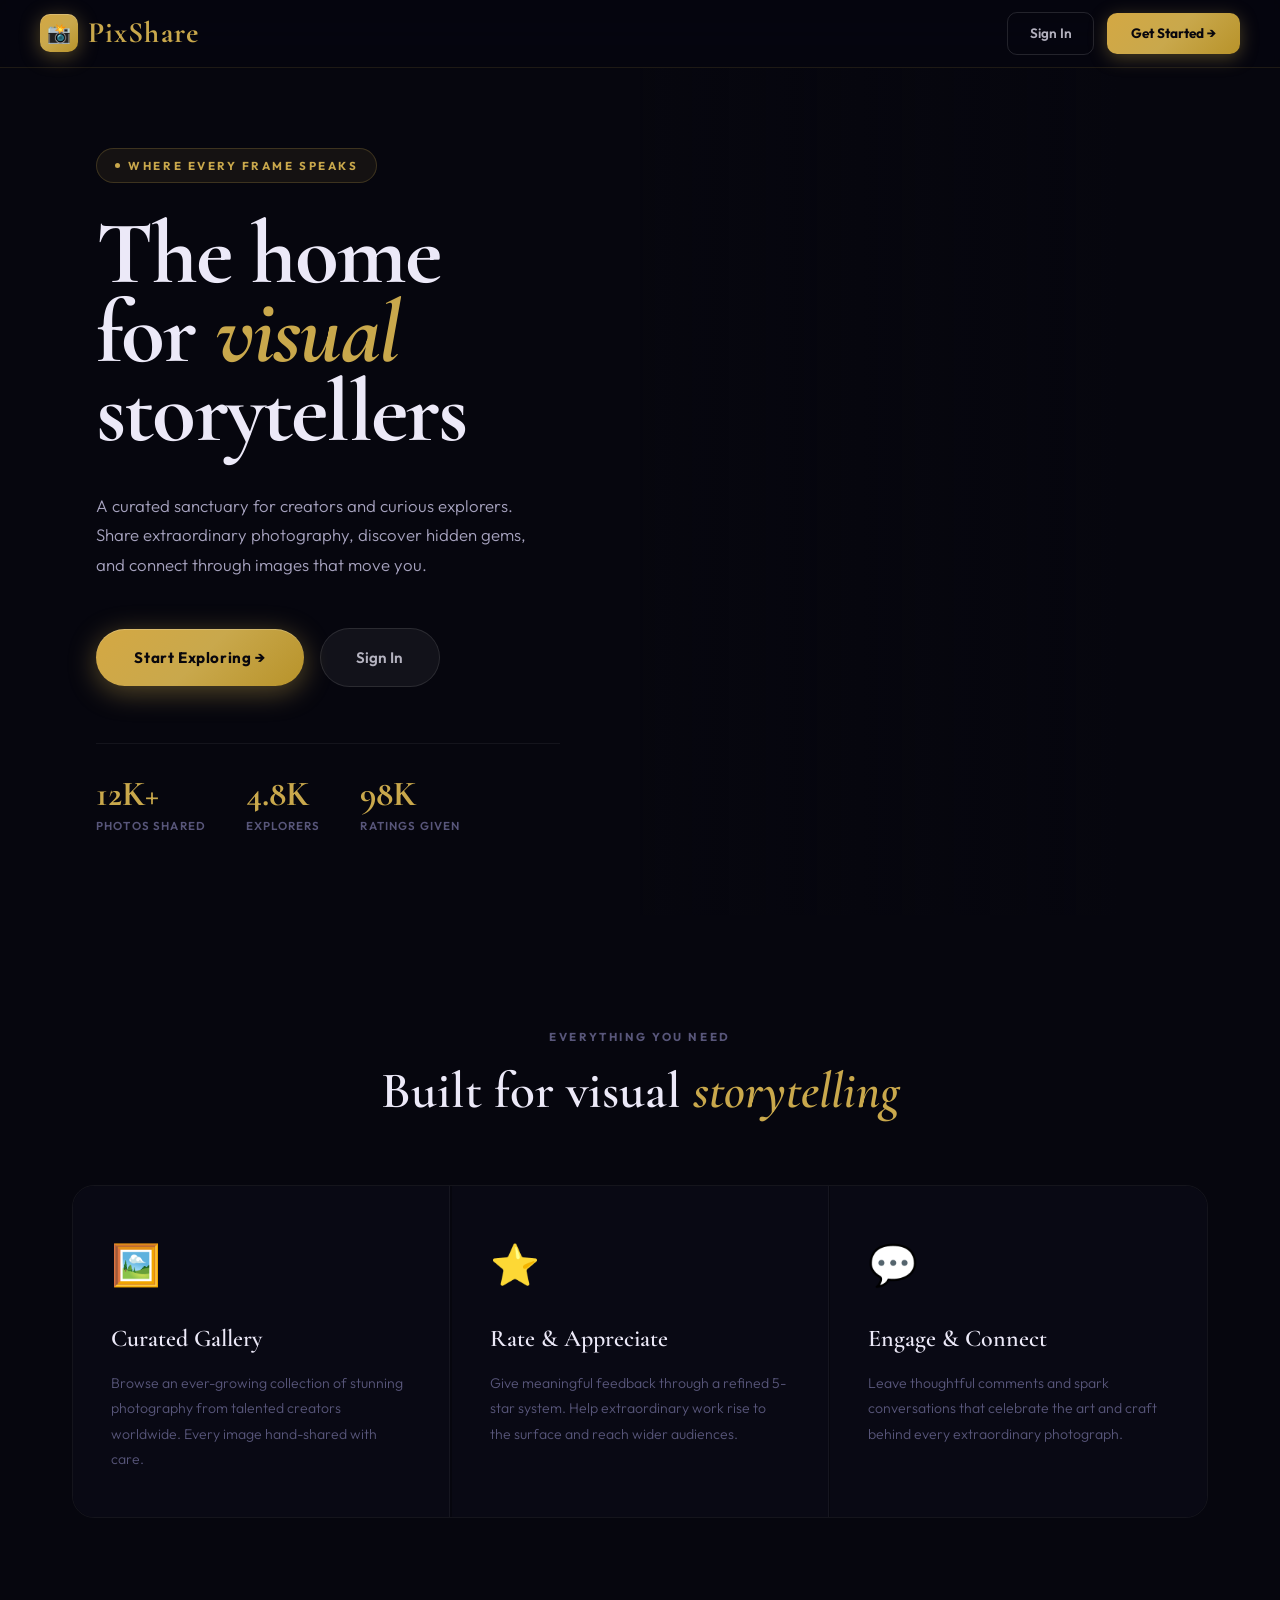
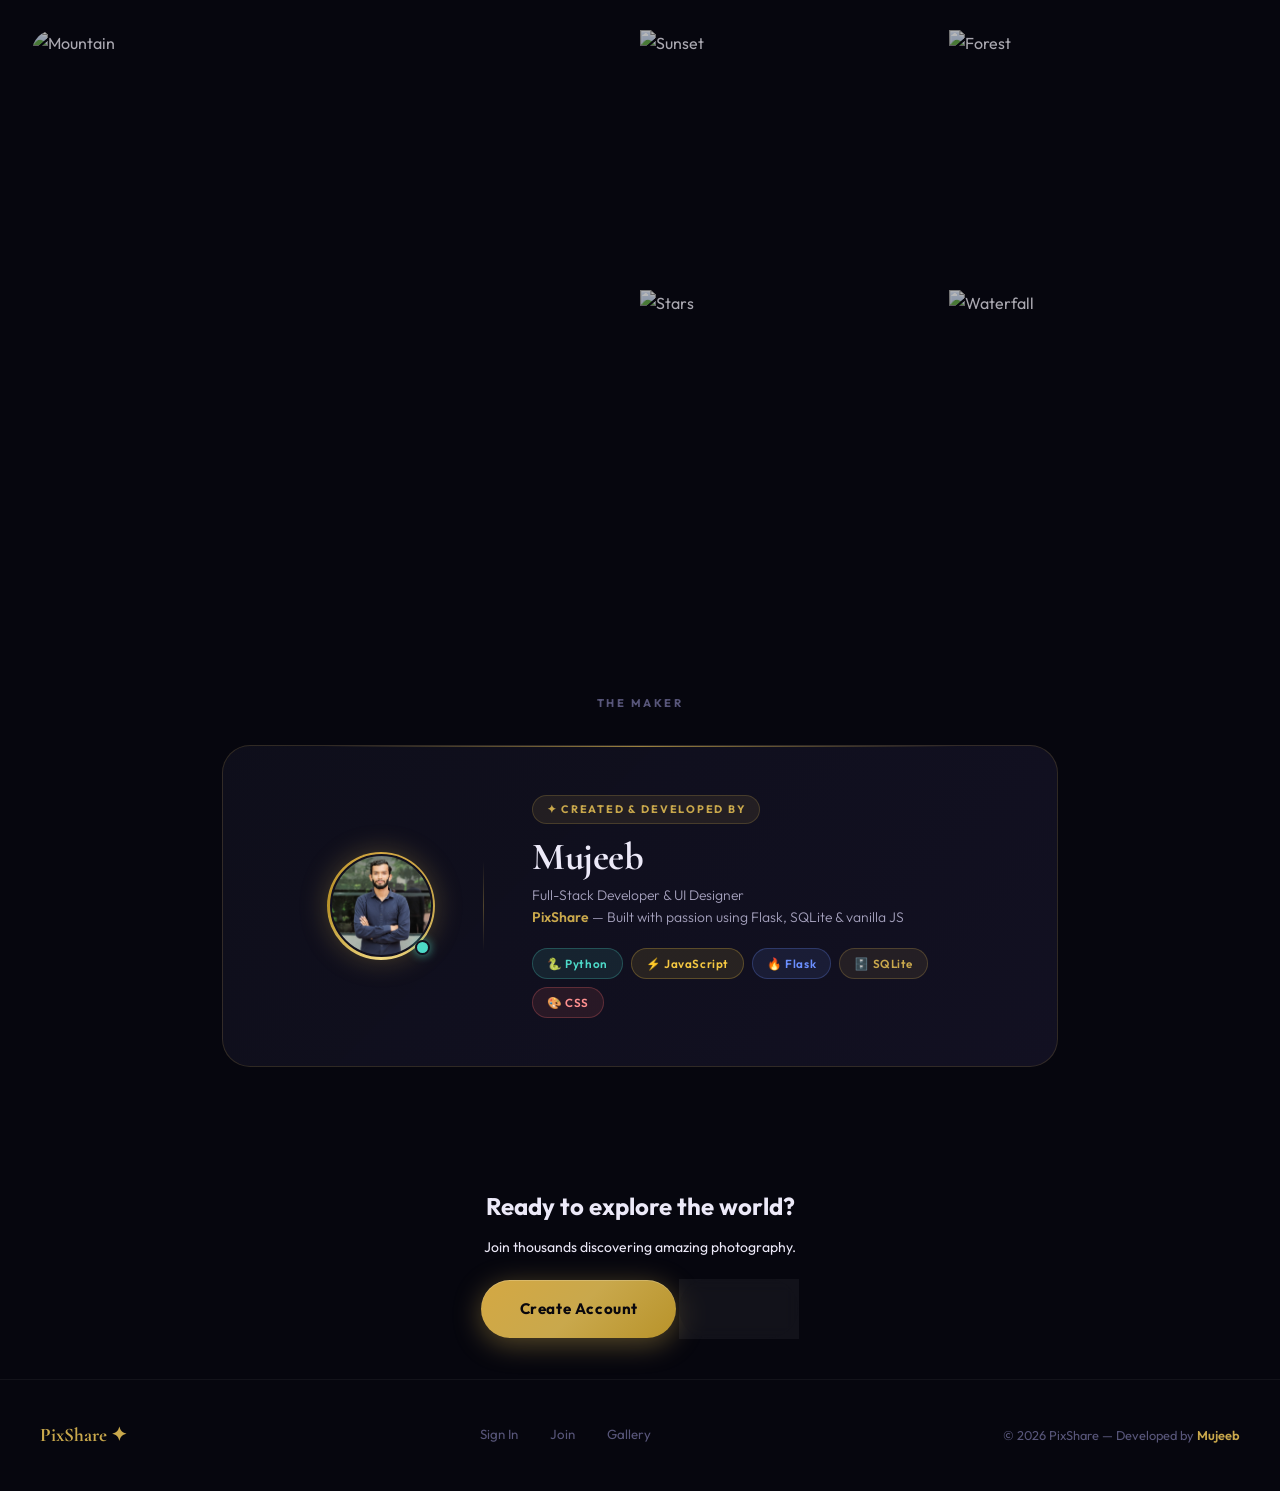
==== frontend/index.html @ 7bbd8d54 "Initial commit - PixShare project" ====
<!DOCTYPE html>
<html lang="en">
<head>
  <meta charset="UTF-8"/>
  <meta name="viewport" content="width=device-width, initial-scale=1.0"/>
  <title>PixShare — Where Every Frame Speaks</title>
  <link rel="preconnect" href="https://fonts.googleapis.com">
  <link href="https://fonts.googleapis.com/css2?family=Cormorant+Garamond:ital,wght@0,300;0,400;0,600;0,700;1,300;1,400;1,600&family=Outfit:wght@300;400;500;600;700;800&display=swap" rel="stylesheet">
  <link rel="stylesheet" href="style.css"/>
  <style>

    body { overflow-x: hidden; }

    /* ══ NAVBAR ══ */
    .site-nav {
      position: fixed; top: 0; left: 0; right: 0; z-index: 200;
      display: flex; align-items: center; justify-content: space-between;
      padding: 0 2.5rem; height: 68px;
      background: rgba(6,6,14,0.72);
      backdrop-filter: blur(24px) saturate(1.6);
      border-bottom: 1px solid rgba(201,168,76,0.12);
    }
    .nav-brand { display: flex; align-items: center; gap: 0.6rem; text-decoration: none; }
    .nav-gem {
      width: 38px; height: 38px;
      background: linear-gradient(140deg, #d4a843, #c9a84c, #b8932a);
      border-radius: 10px; display: flex; align-items: center; justify-content: center;
      font-size: 1.2rem;
      box-shadow: 0 4px 20px rgba(201,168,76,0.4), inset 0 1px 0 rgba(255,255,255,0.22);
    }
    .nav-logo-text {
      font-family: 'Cormorant Garamond', serif;
      font-size: 1.85rem; font-weight: 700; color: #c9a84c; letter-spacing: 0.04em;
    }
    .nav-actions { display: flex; align-items: center; gap: 0.8rem; }
    .btn-outline-nav {
      padding: 0.56rem 1.35rem; background: transparent;
      border: 1px solid rgba(255,255,255,0.12); border-radius: 10px;
      color: rgba(236,233,248,0.75); font-family: 'Outfit', sans-serif;
      font-size: 0.85rem; font-weight: 600; cursor: pointer; text-decoration: none; transition: all 0.22s;
    }
    .btn-outline-nav:hover { border-color: rgba(201,168,76,0.5); color: #c9a84c; background: rgba(201,168,76,0.06); }
    .btn-gold-nav {
      padding: 0.56rem 1.5rem;
      background: linear-gradient(135deg, #d4a843, #c9a84c, #b8932a);
      border: none; border-radius: 10px; color: #09070d;
      font-family: 'Outfit', sans-serif; font-size: 0.85rem; font-weight: 700;
      cursor: pointer; text-decoration: none;
      box-shadow: 0 4px 18px rgba(201,168,76,0.35); transition: all 0.22s;
    }
    .btn-gold-nav:hover { transform: translateY(-1px); box-shadow: 0 8px 28px rgba(201,168,76,0.55); }

    /* ══ HERO ══ */
    .hero {
      min-height: 100vh; display: grid; grid-template-columns: 1fr 1fr;
      overflow: hidden; padding-top: 68px; position: relative;
    }
    .hero-left {
      display: flex; flex-direction: column; justify-content: center;
      padding: 5rem 5rem 5rem 6rem; position: relative; z-index: 2;
      background: linear-gradient(to right, var(--ink) 60%, transparent);
    }
    .hero-eyebrow {
      display: inline-flex; align-items: center; gap: 0.55rem;
      font-size: 0.72rem; font-weight: 700; letter-spacing: 0.22em; text-transform: uppercase;
      color: #c9a84c; background: rgba(201,168,76,0.08); border: 1px solid rgba(201,168,76,0.22);
      padding: 0.44rem 1.1rem; border-radius: 100px; margin-bottom: 2rem; width: fit-content;
      animation: fadeUp 0.9s ease both;
    }
    .eyebrow-dot { width: 5px; height: 5px; border-radius: 50%; background: #c9a84c; animation: blink 2s ease-in-out infinite; }
    @keyframes blink { 0%,100%{opacity:1} 50%{opacity:.18} }
    .hero-title {
      font-family: 'Cormorant Garamond', serif;
      font-size: clamp(4rem, 7vw, 7.8rem); font-weight: 700;
      line-height: 0.88; letter-spacing: -0.02em; color: #ece9f8;
      margin-bottom: 0.15em; animation: fadeUp 0.9s 0.1s ease both;
    }
    .hero-title .accent { color: #c9a84c; font-style: italic; }
    .hero-desc {
      font-size: 1.05rem; font-weight: 300; color: #a6a2be; line-height: 1.78;
      max-width: 460px; margin: 1.6rem 0 3rem; animation: fadeUp 0.9s 0.2s ease both;
    }
    .hero-cta { display: flex; align-items: center; gap: 1rem; flex-wrap: wrap; animation: fadeUp 0.9s 0.3s ease both; }
    .btn-hero-primary {
      display: inline-flex; align-items: center; gap: 0.5rem; padding: 1rem 2.4rem;
      background: linear-gradient(135deg, #d4a843, #c9a84c, #b8932a); color: #09070d;
      font-family: 'Outfit', sans-serif; font-size: 0.95rem; font-weight: 700; letter-spacing: 0.04em;
      border: none; border-radius: 100px; cursor: pointer; text-decoration: none;
      box-shadow: 0 6px 28px rgba(201,168,76,0.42), inset 0 1px 0 rgba(255,255,255,0.2); transition: all 0.26s;
    }
    .btn-hero-primary:hover { transform: translateY(-3px); box-shadow: 0 14px 42px rgba(201,168,76,0.58); }
    .btn-hero-ghost {
      display: inline-flex; align-items: center; gap: 0.5rem; padding: 1rem 2.2rem;
      background: rgba(255,255,255,0.05); border: 1px solid rgba(255,255,255,0.1);
      color: rgba(236,233,248,0.75); font-family: 'Outfit', sans-serif;
      font-size: 0.95rem; font-weight: 600; border-radius: 100px;
      cursor: pointer; text-decoration: none; backdrop-filter: blur(8px); transition: all 0.22s;
    }
    .btn-hero-ghost:hover { border-color: rgba(201,168,76,0.4); color: #c9a84c; background: rgba(201,168,76,0.05); }
    .hero-stats {
      display: flex; gap: 2.5rem; margin-top: 3.5rem; padding-top: 2rem;
      border-top: 1px solid rgba(255,255,255,0.06); animation: fadeUp 0.9s 0.4s ease both;
    }
    .stat-num { font-family: 'Cormorant Garamond', serif; font-size: 2.2rem; font-weight: 700; color: #c9a84c; line-height: 1; }
    .stat-lbl { font-size: 0.72rem; font-weight: 600; letter-spacing: 0.1em; text-transform: uppercase; color: #58567a; margin-top: 0.3rem; }
    @keyframes fadeUp { from { opacity: 0; transform: translateY(28px); } to { opacity: 1; transform: translateY(0); } }

    /* Photo Wall */
    .hero-right { position: relative; overflow: hidden; }
    .photo-wall {
      position: absolute; inset: 0; display: grid; grid-template-columns: 1fr 1fr;
      gap: 8px; padding: 8px;
      mask-image: linear-gradient(to bottom, transparent 0%, black 12%, black 88%, transparent 100%);
      -webkit-mask-image: linear-gradient(to bottom, transparent 0%, black 12%, black 88%, transparent 100%);
    }
    .photo-col { display: flex; flex-direction: column; gap: 8px; }
    .photo-col-1 { animation: scrollUp 42s linear infinite; }
    .photo-col-2 { animation: scrollDown 36s linear infinite; margin-top: -100px; }
    @keyframes scrollUp   { from { transform: translateY(0); }    to { transform: translateY(-50%); } }
    @keyframes scrollDown { from { transform: translateY(-50%); } to { transform: translateY(0); } }
    .wall-photo { border-radius: 12px; overflow: hidden; flex-shrink: 0; }
    .wall-photo img { width: 100%; display: block; object-fit: cover; transition: transform 0.5s ease; }
    .wall-photo:hover img { transform: scale(1.05); }
    .hero-right::before {
      content: ''; position: absolute; inset: 0;
      background: linear-gradient(to left, transparent 25%, rgba(6,6,14,0.92) 100%),
                  linear-gradient(to bottom, rgba(6,6,14,0.55) 0%, transparent 18%, transparent 82%, rgba(6,6,14,0.55) 100%);
      z-index: 1; pointer-events: none;
    }

    /* ══ FEATURES ══ */
    .features-section { padding: 7rem 2rem; max-width: 1200px; margin: 0 auto; }
    .section-header { text-align: center; margin-bottom: 4rem; }
    .section-eyebrow { font-size: 0.72rem; font-weight: 700; letter-spacing: 0.22em; text-transform: uppercase; color: #58567a; margin-bottom: 1rem; }
    .section-title { font-family: 'Cormorant Garamond', serif; font-size: clamp(2.2rem, 4vw, 3.2rem); font-weight: 600; line-height: 1.15; }
    .section-title em { color: #c9a84c; font-style: italic; }
    .features-grid { display: grid; grid-template-columns: repeat(3, 1fr); gap: 1.5px; border: 1.5px solid rgba(255,255,255,0.06); border-radius: 22px; overflow: hidden; }
    .feat-card { background: rgba(10,10,22,0.85); padding: 2.8rem 2.4rem; position: relative; transition: background 0.35s; border-right: 1.5px solid rgba(255,255,255,0.05); }
    .feat-card:last-child { border-right: none; }
    .feat-card:hover { background: rgba(18,18,34,0.98); }
    .feat-card::after { content: ''; position: absolute; bottom: 0; left: 0; right: 0; height: 2px; background: linear-gradient(90deg, transparent, #c9a84c, transparent); opacity: 0; transition: opacity 0.35s; }
    .feat-card:hover::after { opacity: 1; }
    .feat-ico { font-size: 2.5rem; display: block; margin-bottom: 1.4rem; }
    .feat-title { font-family: 'Cormorant Garamond', serif; font-size: 1.5rem; font-weight: 600; margin-bottom: 0.75rem; }
    .feat-desc { font-size: 0.88rem; color: #58567a; line-height: 1.8; font-weight: 300; }

    /* ══ SHOWCASE ══ */
    .showcase-section { padding: 0 2rem 7rem; max-width: 1300px; margin: 0 auto; }
    .showcase-grid { display: grid; grid-template-columns: 2fr 1fr 1fr; grid-template-rows: auto auto; gap: 10px; border-radius: 22px; overflow: hidden; }
    .showcase-cell { overflow: hidden; position: relative; cursor: pointer; }
    .showcase-cell img { width: 100%; height: 100%; object-fit: cover; display: block; transition: transform 0.6s cubic-bezier(.4,0,.2,1), filter 0.4s; filter: brightness(0.72) saturate(0.8); }
    .showcase-cell:hover img { transform: scale(1.07); filter: brightness(0.9) saturate(1.1); }
    .sc-1 { grid-row: 1/3; min-height: 520px; }
    .sc-2, .sc-3 { min-height: 250px; }
    .sc-4, .sc-5 { min-height: 260px; }
    .showcase-cell-overlay { position: absolute; inset: 0; background: linear-gradient(to top, rgba(6,6,14,0.85) 0%, transparent 55%); display: flex; flex-direction: column; justify-content: flex-end; padding: 1.5rem; opacity: 0; transition: opacity 0.35s; }
    .showcase-cell:hover .showcase-cell-overlay { opacity: 1; }
    .sc-label { font-family: 'Cormorant Garamond', serif; font-size: 1.2rem; font-weight: 600; color: white; }
    .sc-sub { font-size: 0.8rem; color: rgba(255,255,255,0.6); margin-top: 0.2rem; }

    /* ══════════════════════════════════
       DEVELOPER / CREATOR CARD
    ══════════════════════════════════ */
    .dev-section {
      max-width: 900px; margin: 2rem auto 5rem; padding: 0 2rem;
    }

    .dev-section-label {
      text-align: center;
      font-size: 0.7rem; font-weight: 700; letter-spacing: 0.22em;
      text-transform: uppercase; color: #58567a;
      margin-bottom: 2rem;
    }

    .dev-card {
      position: relative; overflow: hidden;
      background: linear-gradient(135deg, rgba(15,15,28,0.95), rgba(20,18,36,0.9));
      border: 1px solid rgba(201,168,76,0.18);
      border-radius: 28px;
      padding: 3rem 3.5rem;
      display: flex; align-items: center; gap: 3rem;
      transition: border-color 0.3s, box-shadow 0.3s;
    }
    .dev-card:hover {
      border-color: rgba(201,168,76,0.32);
      box-shadow: 0 20px 60px rgba(0,0,0,0.5), 0 0 80px rgba(201,168,76,0.06);
    }

    /* Shimmer top line */
    .dev-card::before {
      content: '';
      position: absolute; top: 0; left: 12%; right: 12%;
      height: 1px;
      background: linear-gradient(90deg, transparent, rgba(201,168,76,0.75), transparent);
    }

    /* Ambient glow */
    .dev-card-glow {
      position: absolute; inset: 0; pointer-events: none;
      background: radial-gradient(ellipse 55% 70% at 18% 50%, rgba(201,168,76,0.07), transparent 65%);
    }

    .dev-card > * { position: relative; z-index: 1; }

    /* ── Photo ── */
    .dev-photo-wrap { flex-shrink: 0; position: relative; }

    .dev-photo-outer {
      width: 108px; height: 108px; border-radius: 50%;
      background: conic-gradient(from 0deg, #d4a843, #c9a84c, #f0d882, #b8932a, #d4a843);
      padding: 2.5px;
      animation: spinRing 10s linear infinite;
      box-shadow: 0 0 28px rgba(201,168,76,0.3);
    }
    @keyframes spinRing { to { transform: rotate(360deg); } }

    .dev-photo-inner {
      width: 100%; height: 100%; border-radius: 50%;
      overflow: hidden; background: #12111e;
      border: 2px solid #12111e;
    }
    .dev-photo-inner img {
      width: 100%; height: 100%;
      object-fit: cover; object-position: center top; display: block;
    }

    .dev-online {
      position: absolute; bottom: 5px; right: 5px;
      width: 15px; height: 15px; border-radius: 50%;
      background: #4dd9c8;
      border: 2.5px solid #12111e;
      box-shadow: 0 0 10px rgba(77,217,200,0.7);
      animation: pulse 2.5s ease-in-out infinite;
    }
    @keyframes pulse { 0%,100%{box-shadow:0 0 6px rgba(77,217,200,0.5)} 50%{box-shadow:0 0 18px rgba(77,217,200,1)} }

    /* ── Divider ── */
    .dev-vline {
      width: 1px; height: 90px; flex-shrink: 0;
      background: linear-gradient(to bottom, transparent, rgba(201,168,76,0.35), transparent);
    }

    /* ── Info ── */
    .dev-info {}

    .dev-eyebrow {
      display: inline-flex; align-items: center; gap: 0.4rem;
      font-size: 0.68rem; font-weight: 700; letter-spacing: 0.16em; text-transform: uppercase;
      color: #c9a84c; background: rgba(201,168,76,0.1); border: 1px solid rgba(201,168,76,0.22);
      padding: 0.3rem 0.85rem; border-radius: 100px; margin-bottom: 0.85rem;
    }

    .dev-name {
      font-family: 'Cormorant Garamond', serif;
      font-size: 2.4rem; font-weight: 700; color: #ece9f8;
      line-height: 1; letter-spacing: -0.01em; margin-bottom: 0.45rem;
    }

    .dev-title {
      font-size: 0.87rem; color: #a6a2be; font-weight: 300;
      line-height: 1.6; margin-bottom: 1.25rem;
    }
    .dev-title strong { color: #c9a84c; font-weight: 600; }

    .dev-tech {
      display: flex; gap: 0.5rem; flex-wrap: wrap;
    }
    .tech-chip {
      font-size: 0.73rem; font-weight: 600; letter-spacing: 0.05em;
      padding: 0.3rem 0.88rem; border-radius: 100px;
      transition: transform 0.18s, box-shadow 0.18s;
      cursor: default;
    }
    .tech-chip:hover { transform: translateY(-2px); box-shadow: 0 4px 14px rgba(0,0,0,0.3); }
    .tc-py  { background: rgba(77,217,200,0.1); color: #4dd9c8; border: 1px solid rgba(77,217,200,0.25); }
    .tc-js  { background: rgba(245,200,66,0.1); color: #f5c842; border: 1px solid rgba(245,200,66,0.25); }
    .tc-fl  { background: rgba(107,143,255,0.1); color: #6b8fff; border: 1px solid rgba(107,143,255,0.25); }
    .tc-db  { background: rgba(201,168,76,0.1); color: #c9a84c; border: 1px solid rgba(201,168,76,0.25); }
    .tc-cs  { background: rgba(255,107,107,0.1); color: #ff9090; border: 1px solid rgba(255,107,107,0.25); }

    /* ══ CTA ══ */
    .cta-section { margin: 0 auto 7rem; max-width: 900px; padding: 0 2rem; }
    .cta-card { position: relative; overflow: hidden; background: var(--panel); border: 1px solid rgba(201,168,76,0.15); border-radius: 28px; padding: 5rem 4rem; text-align: center; }
    .cta-card::before { content: ''; position: absolute; top: 0; left: 10%; right: 10%; height: 1px; background: linear-gradient(90deg, transparent, #c9a84c, transparent); }
    .cta-orb { position: absolute; width: 600px; height: 600px; border-radius: 50%; background: radial-gradient(circle, rgba(201,168,76,0.1) 0%, transparent 65%); top: 50%; left: 50%; transform: translate(-50%,-50%); pointer-events: none; filter: blur(40px); animation: orbPulse 7s ease-in-out infinite alternate; }
    @keyframes orbPulse { from { transform: translate(-50%,-50%) scale(0.85); opacity: 0.7; } to { transform: translate(-50%,-50%) scale(1.1); opacity: 1; } }
    .cta-card > * { position: relative; z-index: 1; }
    .cta-tag { display: inline-block; font-size: 0.72rem; font-weight: 700; letter-spacing: 0.18em; text-transform: uppercase; color: #c9a84c; margin-bottom: 1.5rem; }
    .cta-title { font-family: 'Cormorant Garamond', serif; font-size: clamp(2.5rem, 5vw, 4rem); font-weight: 700; line-height: 1.05; margin-bottom: 1rem; }
    .cta-sub { color: #a6a2be; font-size: 1rem; font-weight: 300; max-width: 480px; margin: 0 auto 2.8rem; line-height: 1.7; }
    .cta-btns { display: flex; gap: 1rem; justify-content: center; flex-wrap: wrap; }

    /* ══ FOOTER ══ */
    .site-footer { border-top: 1px solid rgba(255,255,255,0.05); padding: 2.5rem; display: flex; align-items: center; justify-content: space-between; flex-wrap: wrap; gap: 1rem; }
    .footer-brand { font-family: 'Cormorant Garamond', serif; font-size: 1.2rem; font-weight: 700; color: #c9a84c; }
    .footer-links { display: flex; gap: 2rem; align-items: center; }
    .footer-links a { color: #58567a; font-size: 0.83rem; text-decoration: none; transition: color 0.2s; }
    .footer-links a:hover { color: #c9a84c; }
    .footer-copy { color: #58567a; font-size: 0.8rem; }

    /* ══ RESPONSIVE ══ */
    @media(max-width:1000px) {
      .hero { grid-template-columns: 1fr; min-height: auto; }
      .hero-left { padding: 5rem 2rem 3rem; background: var(--ink); }
      .hero-right { height: 60vw; max-height: 420px; }
      .features-grid { grid-template-columns: 1fr; }
      .feat-card { border-right: none; border-bottom: 1.5px solid rgba(255,255,255,0.05); }
      .feat-card:last-child { border-bottom: none; }
      .showcase-grid { grid-template-columns: 1fr 1fr; }
      .sc-1 { grid-column: 1/3; grid-row: auto; min-height: 280px; }
      .cta-card { padding: 3.5rem 2rem; }
      .dev-card { flex-direction: column; gap: 1.5rem; padding: 2.5rem 2rem; text-align: center; }
      .dev-vline { display: none; }
      .dev-tech { justify-content: center; }
    }
    @media(max-width:600px) {
      .site-nav { padding: 0 1.25rem; }
      .hero-left { padding: 4rem 1.5rem 2.5rem; }
      .hero-title { font-size: 3.5rem; }
      .hero-stats { gap: 1.5rem; }
      .showcase-grid { grid-template-columns: 1fr; }
      .sc-1 { grid-column: auto; min-height: 280px; }
      .site-footer { flex-direction: column; text-align: center; }
      .footer-links { justify-content: center; }
      .dev-name { font-size: 2rem; }
    }
  </style>
</head>
<body>

<!-- NAVBAR -->
<nav class="site-nav">
  <a href="index.html" class="nav-brand">
    <div class="nav-gem">📸</div>
    <span class="nav-logo-text">PixShare</span>
  </a>
  <div class="nav-actions">
    <a href="login.html" class="btn-outline-nav">Sign In</a>
    <a href="login.html?tab=signup" class="btn-gold-nav">Get Started →</a>
  </div>
</nav>

<!-- ══ HERO ══ -->
<section class="hero">
  <div class="hero-left">
    <div class="hero-eyebrow"><span class="eyebrow-dot"></span>Where every frame speaks</div>
    <h1 class="hero-title">The home<br>for <span class="accent">visual</span><br>storytellers</h1>
    <p class="hero-desc">A curated sanctuary for creators and curious explorers. Share extraordinary photography, discover hidden gems, and connect through images that move you.</p>
    <div class="hero-cta">
      <a href="login.html?tab=signup" class="btn-hero-primary">Start Exploring →</a>
      <a href="login.html" class="btn-hero-ghost">Sign In</a>
    </div>
    <div class="hero-stats">
      <div><div class="stat-num">12K+</div><div class="stat-lbl">Photos Shared</div></div>
      <div><div class="stat-num">4.8K</div><div class="stat-lbl">Explorers</div></div>
      <div><div class="stat-num">98K</div><div class="stat-lbl">Ratings Given</div></div>
    </div>
  </div>

  <div class="hero-right">
    <div class="photo-wall">
      <div class="photo-col photo-col-1">
        <div class="wall-photo"><img src="https://images.unsplash.com/photo-1506905925346-21bda4d32df4?w=500&h=640&fit=crop" loading="lazy" alt=""/></div>
        <div class="wall-photo"><img src="https://images.unsplash.com/photo-1501854140801-50d01698950b?w=500&h=380&fit=crop" loading="lazy" alt=""/></div>
        <div class="wall-photo"><img src="https://images.unsplash.com/photo-1464822759023-fed622ff2c3b?w=500&h=520&fit=crop" loading="lazy" alt=""/></div>
        <div class="wall-photo"><img src="https://images.unsplash.com/photo-1433086966358-54859d0ed716?w=500&h=400&fit=crop" loading="lazy" alt=""/></div>
        <div class="wall-photo"><img src="https://images.unsplash.com/photo-1476514525535-07fb3b4ae5f1?w=500&h=600&fit=crop" loading="lazy" alt=""/></div>
        <div class="wall-photo"><img src="https://images.unsplash.com/photo-1500534314209-a25ddb2bd429?w=500&h=440&fit=crop" loading="lazy" alt=""/></div>
        <div class="wall-photo"><img src="https://images.unsplash.com/photo-1506905925346-21bda4d32df4?w=500&h=640&fit=crop" loading="lazy" alt=""/></div>
        <div class="wall-photo"><img src="https://images.unsplash.com/photo-1501854140801-50d01698950b?w=500&h=380&fit=crop" loading="lazy" alt=""/></div>
        <div class="wall-photo"><img src="https://images.unsplash.com/photo-1464822759023-fed622ff2c3b?w=500&h=520&fit=crop" loading="lazy" alt=""/></div>
        <div class="wall-photo"><img src="https://images.unsplash.com/photo-1433086966358-54859d0ed716?w=500&h=400&fit=crop" loading="lazy" alt=""/></div>
        <div class="wall-photo"><img src="https://images.unsplash.com/photo-1476514525535-07fb3b4ae5f1?w=500&h=600&fit=crop" loading="lazy" alt=""/></div>
        <div class="wall-photo"><img src="https://images.unsplash.com/photo-1500534314209-a25ddb2bd429?w=500&h=440&fit=crop" loading="lazy" alt=""/></div>
      </div>
      <div class="photo-col photo-col-2">
        <div class="wall-photo"><img src="https://images.unsplash.com/photo-1470252649378-9c29740c9fa8?w=500&h=580&fit=crop" loading="lazy" alt=""/></div>
        <div class="wall-photo"><img src="https://images.unsplash.com/photo-1518020382113-a7e8fc38eac9?w=500&h=400&fit=crop" loading="lazy" alt=""/></div>
        <div class="wall-photo"><img src="https://images.unsplash.com/photo-1519681393784-d120267933ba?w=500&h=550&fit=crop" loading="lazy" alt=""/></div>
        <div class="wall-photo"><img src="https://images.unsplash.com/photo-1502082553048-f009c37129b9?w=500&h=380&fit=crop" loading="lazy" alt=""/></div>
        <div class="wall-photo"><img src="https://images.unsplash.com/photo-1487621167305-5d1b91ef3a08?w=500&h=500&fit=crop" loading="lazy" alt=""/></div>
        <div class="wall-photo"><img src="https://images.unsplash.com/photo-1518173946687-a4c8892bbd9f?w=500&h=450&fit=crop" loading="lazy" alt=""/></div>
        <div class="wall-photo"><img src="https://images.unsplash.com/photo-1470252649378-9c29740c9fa8?w=500&h=580&fit=crop" loading="lazy" alt=""/></div>
        <div class="wall-photo"><img src="https://images.unsplash.com/photo-1518020382113-a7e8fc38eac9?w=500&h=400&fit=crop" loading="lazy" alt=""/></div>
        <div class="wall-photo"><img src="https://images.unsplash.com/photo-1519681393784-d120267933ba?w=500&h=550&fit=crop" loading="lazy" alt=""/></div>
        <div class="wall-photo"><img src="https://images.unsplash.com/photo-1502082553048-f009c37129b9?w=500&h=380&fit=crop" loading="lazy" alt=""/></div>
        <div class="wall-photo"><img src="https://images.unsplash.com/photo-1487621167305-5d1b91ef3a08?w=500&h=500&fit=crop" loading="lazy" alt=""/></div>
        <div class="wall-photo"><img src="https://images.unsplash.com/photo-1518173946687-a4c8892bbd9f?w=500&h=450&fit=crop" loading="lazy" alt=""/></div>
      </div>
    </div>
  </div>
</section>

<!-- ══ FEATURES ══ -->
<section class="features-section">
  <div class="section-header">
    <p class="section-eyebrow">Everything you need</p>
    <h2 class="section-title">Built for visual <em>storytelling</em></h2>
  </div>
  <div class="features-grid">
    <div class="feat-card"><span class="feat-ico">🖼️</span><h3 class="feat-title">Curated Gallery</h3><p class="feat-desc">Browse an ever-growing collection of stunning photography from talented creators worldwide. Every image hand-shared with care.</p></div>
    <div class="feat-card"><span class="feat-ico">⭐</span><h3 class="feat-title">Rate & Appreciate</h3><p class="feat-desc">Give meaningful feedback through a refined 5-star system. Help extraordinary work rise to the surface and reach wider audiences.</p></div>
    <div class="feat-card"><span class="feat-ico">💬</span><h3 class="feat-title">Engage & Connect</h3><p class="feat-desc">Leave thoughtful comments and spark conversations that celebrate the art and craft behind every extraordinary photograph.</p></div>
  </div>
</section>

<!-- ══ SHOWCASE ══ -->
<section class="showcase-section">
  <div class="showcase-grid">
    <div class="showcase-cell sc-1"><img src="https://images.unsplash.com/photo-1506905925346-21bda4d32df4?w=900&h=1100&fit=crop" alt="Mountain" loading="lazy"/><div class="showcase-cell-overlay"><div class="sc-label">Alpine Serenity</div><div class="sc-sub">by @naturelens</div></div></div>
    <div class="showcase-cell sc-2"><img src="https://images.unsplash.com/photo-1470252649378-9c29740c9fa8?w=600&h=350&fit=crop" alt="Sunset" loading="lazy"/><div class="showcase-cell-overlay"><div class="sc-label">Golden Hour</div><div class="sc-sub">by @lighthunter</div></div></div>
    <div class="showcase-cell sc-3"><img src="https://images.unsplash.com/photo-1501854140801-50d01698950b?w=600&h=350&fit=crop" alt="Forest" loading="lazy"/><div class="showcase-cell-overlay"><div class="sc-label">Into the Wild</div><div class="sc-sub">by @forestwalker</div></div></div>
    <div class="showcase-cell sc-4"><img src="https://images.unsplash.com/photo-1519681393784-d120267933ba?w=600&h=360&fit=crop" alt="Stars" loading="lazy"/><div class="showcase-cell-overlay"><div class="sc-label">Starfield</div><div class="sc-sub">by @milkywayshots</div></div></div>
    <div class="showcase-cell sc-5"><img src="https://images.unsplash.com/photo-1433086966358-54859d0ed716?w=600&h=360&fit=crop" alt="Waterfall" loading="lazy"/><div class="showcase-cell-overlay"><div class="sc-label">Cascade Falls</div><div class="sc-sub">by @waterchaser</div></div></div>
  </div>
</section>

<!-- ══ DEVELOPER CARD ══ -->
<section class="dev-section">
  <p class="dev-section-label">The maker</p>
  <div class="dev-card">
    <div class="dev-card-glow"></div>

    <!-- Photo with spinning gold ring -->
    <div class="dev-photo-wrap">
      <div class="dev-photo-outer">
        <div class="dev-photo-inner">
          <img
            src="Mjb.jpg"
            alt="Mujeeb"
            onerror="this.style.display='none'; this.parentElement.style.background='linear-gradient(135deg,#c9a84c,#b8932a)'; this.parentElement.innerHTML='<span style=font-family:Cormorant,serif;font-size:2.2rem;font-weight:700;color:#09070d;display:flex;align-items:center;justify-content:center;height:100%;>M</span>'"
          />
        </div>
      </div>
      <div class="dev-online"></div>
    </div>

    <div class="dev-vline"></div>

    <!-- Info -->
    <div class="dev-info">
      <div class="dev-eyebrow">✦ Created &amp; Developed by</div>
      <div class="dev-name">Mujeeb</div>
      <div class="dev-title">
        Full-Stack Developer &amp; UI Designer<br>
        <strong>PixShare</strong> — Built with passion using Flask, SQLite &amp; vanilla JS
      </div>
      <div class="dev-tech">
        <span class="tech-chip tc-py">🐍 Python</span>
        <span class="tech-chip tc-js">⚡ JavaScript</span>
        <span class="tech-chip tc-fl">🔥 Flask</span>
        <span class="tech-chip tc-db">🗄️ SQLite</span>
        <span class="tech-chip tc-cs">🎨 CSS</span>
      </div>
    </div>

  </div>
</section>

<!-- ══ CTA ══ -->
<section style="text-align:center; padding:40px 20px;">
  
  <h2 style="font-size:24px; margin-bottom:10px;">
    Ready to explore the world?
  </h2>

  <p style="font-size:14px; margin-bottom:20px;">
    Join thousands discovering amazing photography.
  </p>

  <div>
    <a href="login.html?tab=signup" class="btn-hero-primary">Create Account</a>
    <a href="login.html" class="btn-hero-ghost">Sign In</a>
  </div>

</section>


<!-- ══ FOOTER ══ -->
<footer class="site-footer">
  <span class="footer-brand">PixShare ✦</span>
  <div class="footer-links">
    <a href="login.html">Sign In</a>
    <a href="login.html?tab=signup">Join</a>
    <a href="gallery.html">Gallery</a>
  </div>
  <span class="footer-copy">© 2026 PixShare — Developed by <span style="color:#c9a84c;font-weight:600;">Mujeeb</span></span>
</footer>

<script src="auth.js"></script>
<script>
  if (typeof Auth !== 'undefined' && Auth.loggedIn())
    location.href = Auth.role() === 'creator' ? 'creator.html' : 'gallery.html';
</script>
</body>
</html>
---- frontend/style.css ----
/* ═══════════════════════════════════════════════════
   PixShare — Global Design System v4
   Aesthetic: Cinematic Dark Luxury Editorial
   ═══════════════════════════════════════════════════ */

@import url('https://fonts.googleapis.com/css2?family=Cormorant+Garamond:ital,wght@0,300;0,400;0,600;0,700;1,300;1,400;1,600&family=Outfit:wght@300;400;500;600;700;800&display=swap');

:root {
  --ink:         #06060e;
  --surface:     #0a0a16;
  --panel:       #0f0f1e;
  --panel2:      #151528;
  --panel3:      #1a1a32;
  --border:      rgba(255,255,255,0.07);
  --border-hi:   rgba(255,255,255,0.14);
  --gold:        #c9a84c;
  --gold-hi:     #d4a843;
  --gold-lo:     #b8932a;
  --gold-glow:   rgba(201,168,76,0.22);
  --gold-subtle: rgba(201,168,76,0.08);
  --danger:      #e05c5c;
  --danger-bg:   rgba(224,92,92,0.1);
  --teal:        #4dd9c8;
  --teal-bg:     rgba(77,217,200,0.08);
  --blue:        #6b8fff;
  --blue-bg:     rgba(107,143,255,0.08);
  --text:        #ece9f8;
  --text-dim:    #a6a2be;
  --muted:       #58567a;
  --creator:     #6b8fff;
  --consumer:    #4dd9c8;
  --star:        #f5c842;
  --star-dim:    #2a2a45;
  --radius:      16px;
  --radius-sm:   10px;
  --shadow:      0 24px 80px rgba(0,0,0,0.72);
  --shadow-sm:   0 8px 32px rgba(0,0,0,0.5);
}

*, *::before, *::after { box-sizing: border-box; margin: 0; padding: 0; }
html { scroll-behavior: smooth; }

body {
  font-family: 'Outfit', sans-serif;
  background: var(--ink);
  color: var(--text);
  min-height: 100vh;
  line-height: 1.65;
  -webkit-font-smoothing: antialiased;
  -moz-osx-font-smoothing: grayscale;
}

/* ── SCROLLBAR ── */
::-webkit-scrollbar { width: 5px; height: 5px; }
::-webkit-scrollbar-track { background: var(--surface); }
::-webkit-scrollbar-thumb { background: #252540; border-radius: 3px; }
::-webkit-scrollbar-thumb:hover { background: #353560; }

/* ══════════════════════════════════════
   NAVBAR
══════════════════════════════════════ */
.navbar {
  display: flex;
  align-items: center;
  justify-content: space-between;
  padding: 0 2.5rem;
  height: 66px;
  background: rgba(6,6,14,0.88);
  backdrop-filter: blur(24px) saturate(1.6);
  -webkit-backdrop-filter: blur(24px) saturate(1.6);
  border-bottom: 1px solid rgba(201,168,76,0.1);
  position: sticky;
  top: 0;
  z-index: 200;
}

.navbar .brand {
  display: flex;
  align-items: center;
  gap: 0.55rem;
  text-decoration: none;
  font-family: 'Cormorant Garamond', serif;
  font-size: 1.7rem;
  font-weight: 700;
  color: var(--gold);
  letter-spacing: 0.04em;
}

.brand-gem {
  width: 34px; height: 34px;
  background: linear-gradient(140deg, var(--gold-hi), var(--gold), var(--gold-lo));
  border-radius: 9px;
  display: flex; align-items: center; justify-content: center;
  font-size: 1rem;
  box-shadow: 0 4px 16px rgba(201,168,76,0.35), inset 0 1px 0 rgba(255,255,255,0.2);
  flex-shrink: 0;
}

.navbar .nav-right {
  display: flex;
  align-items: center;
  gap: 0.75rem;
}

.nav-username {
  color: var(--muted);
  font-size: 0.84rem;
  font-weight: 400;
}

/* ── ROLE BADGES ── */
.role-badge {
  font-size: 0.7rem;
  font-weight: 700;
  letter-spacing: 0.1em;
  text-transform: uppercase;
  padding: 4px 12px;
  border-radius: 100px;
}
.role-badge.creator  { background: var(--blue-bg);  color: var(--creator);  border: 1px solid rgba(107,143,255,0.28); }
.role-badge.consumer { background: var(--teal-bg);   color: var(--consumer); border: 1px solid rgba(77,217,200,0.28); }

/* ══════════════════════════════════════
   BUTTONS
══════════════════════════════════════ */
.btn {
  display: inline-flex;
  align-items: center;
  gap: 0.45rem;
  padding: 0.6rem 1.3rem;
  border: none;
  border-radius: var(--radius-sm);
  font-family: 'Outfit', sans-serif;
  font-size: 0.86rem;
  font-weight: 600;
  cursor: pointer;
  transition: all 0.22s cubic-bezier(.4,0,.2,1);
  text-decoration: none;
  letter-spacing: 0.02em;
  white-space: nowrap;
}

.btn-primary {
  background: linear-gradient(135deg, var(--gold-hi), var(--gold), var(--gold-lo));
  color: #09070d;
  box-shadow: 0 4px 18px rgba(201,168,76,0.3), inset 0 1px 0 rgba(255,255,255,0.18);
}
.btn-primary:hover {
  transform: translateY(-2px);
  box-shadow: 0 8px 30px rgba(201,168,76,0.48);
}
.btn-primary:active { transform: none; }

.btn-ghost {
  background: transparent;
  color: var(--text-dim);
  border: 1px solid var(--border);
}
.btn-ghost:hover {
  border-color: rgba(201,168,76,0.35);
  color: var(--gold);
  background: var(--gold-subtle);
}

.btn-danger {
  background: var(--danger-bg);
  color: var(--danger);
  border: 1px solid rgba(224,92,92,0.22);
}
.btn-danger:hover { background: rgba(224,92,92,0.2); }

.btn-sm { padding: 0.38rem 0.9rem; font-size: 0.78rem; }
.btn-lg { padding: 0.9rem 2rem; font-size: 0.95rem; border-radius: 100px; }

/* ══════════════════════════════════════
   FORM INPUTS
══════════════════════════════════════ */
.input {
  width: 100%;
  padding: 0.85rem 1rem;
  background: rgba(255,255,255,0.04);
  border: 1px solid var(--border);
  border-radius: var(--radius-sm);
  color: var(--text);
  font-family: 'Outfit', sans-serif;
  font-size: 0.92rem;
  font-weight: 400;
  transition: all 0.22s;
  outline: none;
}
.input::placeholder { color: var(--muted); font-weight: 300; }
.input:focus {
  border-color: var(--gold);
  background: rgba(201,168,76,0.05);
  box-shadow: 0 0 0 3px rgba(201,168,76,0.12);
}
textarea.input { resize: vertical; min-height: 72px; line-height: 1.6; }

.form-group { display: flex; flex-direction: column; gap: 0.45rem; }
.form-group label {
  font-size: 0.72rem;
  font-weight: 700;
  color: var(--muted);
  letter-spacing: 0.1em;
  text-transform: uppercase;
}

/* ══════════════════════════════════════
   TOAST
══════════════════════════════════════ */
#toast-container {
  position: fixed;
  bottom: 2rem; right: 2rem;
  z-index: 9999;
  display: flex; flex-direction: column; gap: 0.75rem;
}
.toast {
  padding: 0.95rem 1.3rem;
  border-radius: 12px;
  font-size: 0.86rem; font-weight: 500;
  animation: toastIn 0.38s cubic-bezier(.4,0,.2,1) both;
  min-width: 200px; max-width: 300px;
  box-shadow: var(--shadow-sm);
  border-left: 3px solid;
}
.toast.success { background: #0b1e10; color: #6ed47a; border-color: #1e5228; }
.toast.error   { background: #1e0b0b; color: #ff8585; border-color: #521e1e; }
.toast.info    { background: #0b0d1e; color: #8898ff; border-color: #1e2452; }
@keyframes toastIn {
  from { transform: translateX(110%) scale(0.95); opacity: 0; }
  to   { transform: translateX(0) scale(1); opacity: 1; }
}

/* ══════════════════════════════════════
   MODAL
══════════════════════════════════════ */
.modal-overlay {
  display: none;
  position: fixed; inset: 0;
  background: rgba(0,0,0,0.85);
  backdrop-filter: blur(8px);
  z-index: 500;
  align-items: center; justify-content: center;
  padding: 1.5rem;
}
.modal-overlay.open { display: flex; }

.modal {
  background: var(--panel);
  border: 1px solid rgba(201,168,76,0.12);
  border-radius: 22px;
  width: min(700px, 96vw);
  max-height: 90vh;
  overflow-y: auto;
  box-shadow: 0 40px 120px rgba(0,0,0,0.9), 0 0 0 1px rgba(255,255,255,0.04);
  animation: modalIn 0.3s cubic-bezier(.4,0,.2,1);
}
@keyframes modalIn {
  from { transform: scale(0.9) translateY(20px); opacity: 0; }
  to   { transform: scale(1) translateY(0); opacity: 1; }
}

.modal-header {
  display: flex; align-items: center; justify-content: space-between;
  padding: 1.5rem 1.75rem;
  border-bottom: 1px solid var(--border);
}
.modal-header h2 {
  font-family: 'Cormorant Garamond', serif;
  font-size: 1.45rem; font-weight: 600;
}
.modal-close {
  width: 34px; height: 34px;
  background: var(--panel2); border: 1px solid var(--border);
  color: var(--muted); font-size: 1rem; cursor: pointer;
  border-radius: 50%; display: flex; align-items: center; justify-content: center;
  transition: all 0.2s;
}
.modal-close:hover { color: var(--text); border-color: var(--border-hi); }
.modal-body { padding: 1.75rem; }

/* ── STARS ── */
.stars { display: flex; gap: 4px; }
.star {
  font-size: 1.5rem; cursor: pointer;
  color: var(--star-dim);
  transition: color 0.15s, transform 0.2s cubic-bezier(.4,0,.2,1);
  user-select: none; line-height: 1;
}
.star:hover { color: var(--star); transform: scale(1.25) rotate(-5deg); }
.star.active { color: var(--star); }

/* ── EMPTY STATE ── */
.empty {
  text-align: center; padding: 5rem 2rem; color: var(--muted);
}
.empty .empty-icon { font-size: 3.5rem; margin-bottom: 1rem; opacity: 0.3; display: block; }
.empty h3 { font-size: 1.1rem; margin-bottom: 0.5rem; color: var(--text-dim); font-weight: 500; }
.empty p  { font-size: 0.87rem; max-width: 300px; margin: 0 auto; }

/* ── LOADER ── */
.loader { display: flex; justify-content: center; align-items: center; padding: 5rem; }
.spinner {
  width: 36px; height: 36px;
  border: 2.5px solid var(--border);
  border-top-color: var(--gold);
  border-radius: 50%;
  animation: spin 0.75s linear infinite;
}
@keyframes spin { to { transform: rotate(360deg); } }

/* ── RESPONSIVE ── */
@media (max-width: 600px) {
  .navbar { padding: 0 1.25rem; }
  .navbar .brand { font-size: 1.4rem; }
  #toast-container { bottom: 1rem; right: 1rem; left: 1rem; }
  .toast { min-width: unset; max-width: 100%; }
}
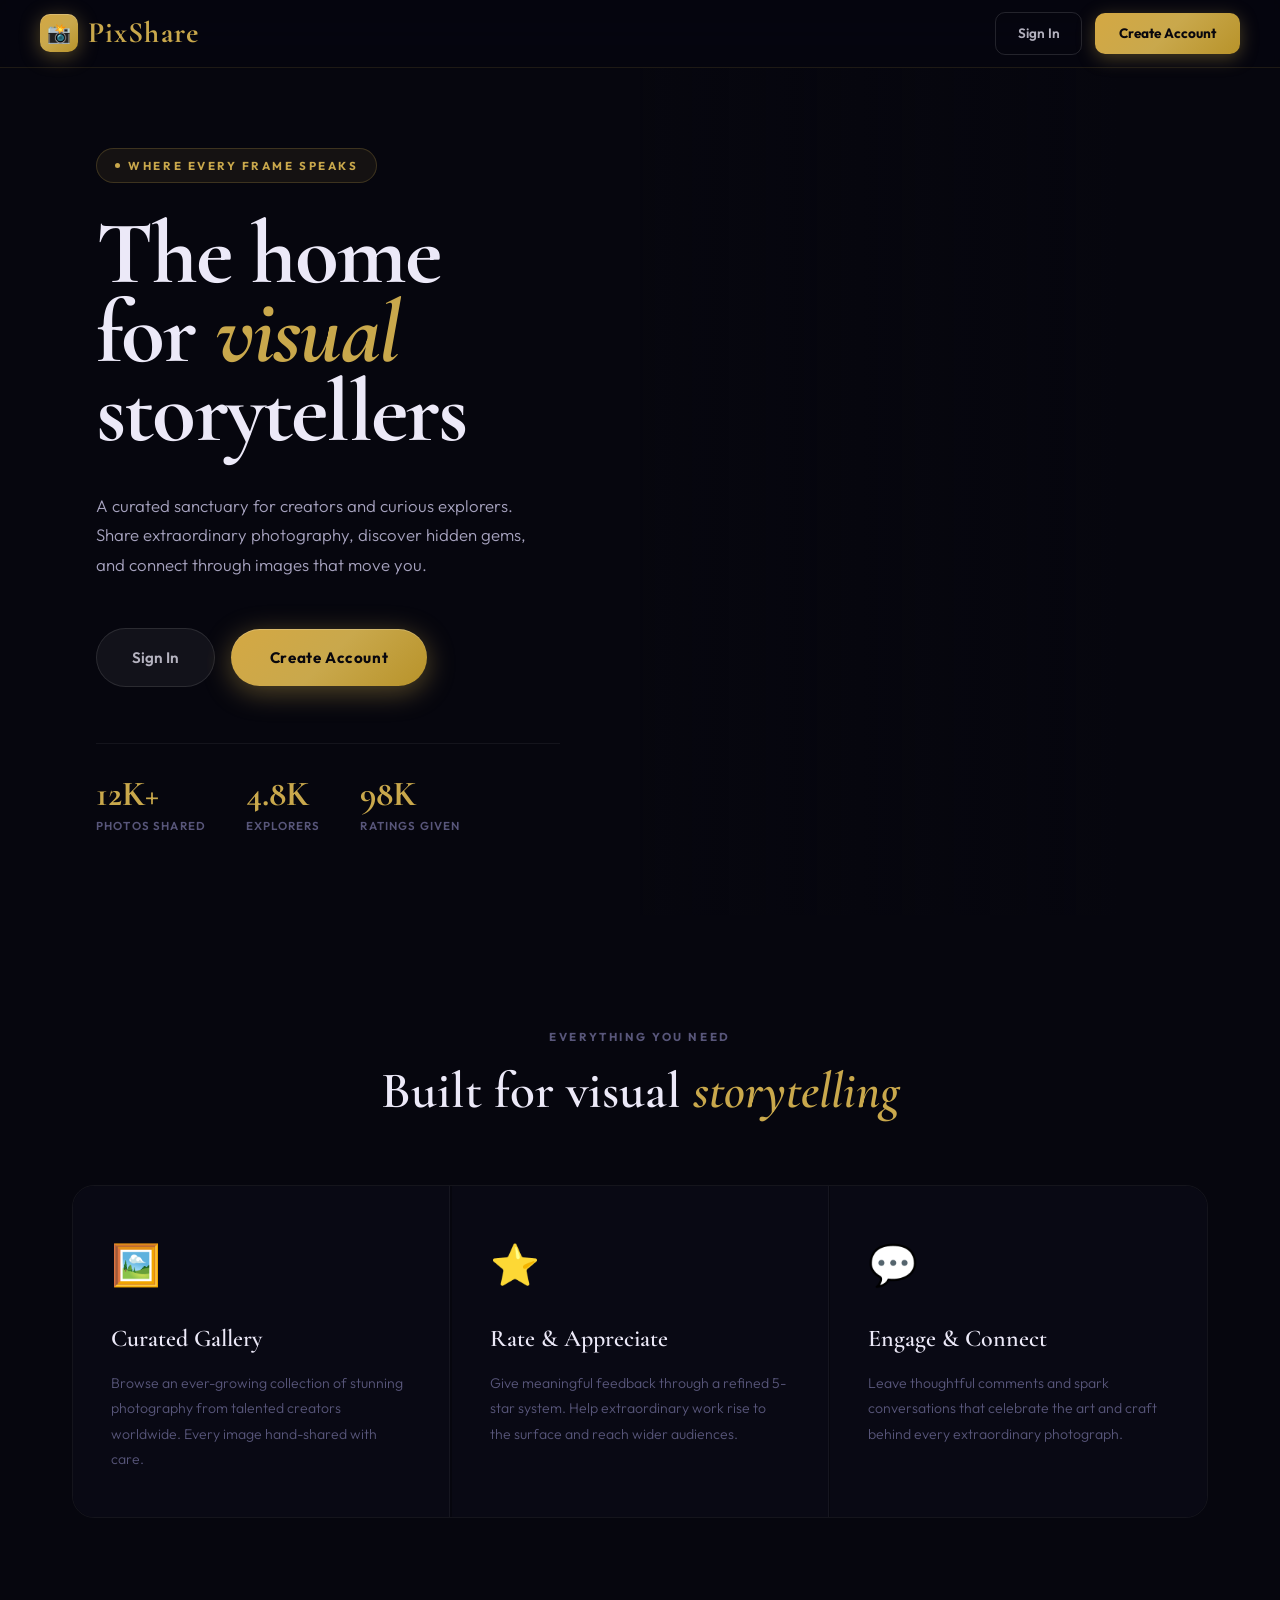
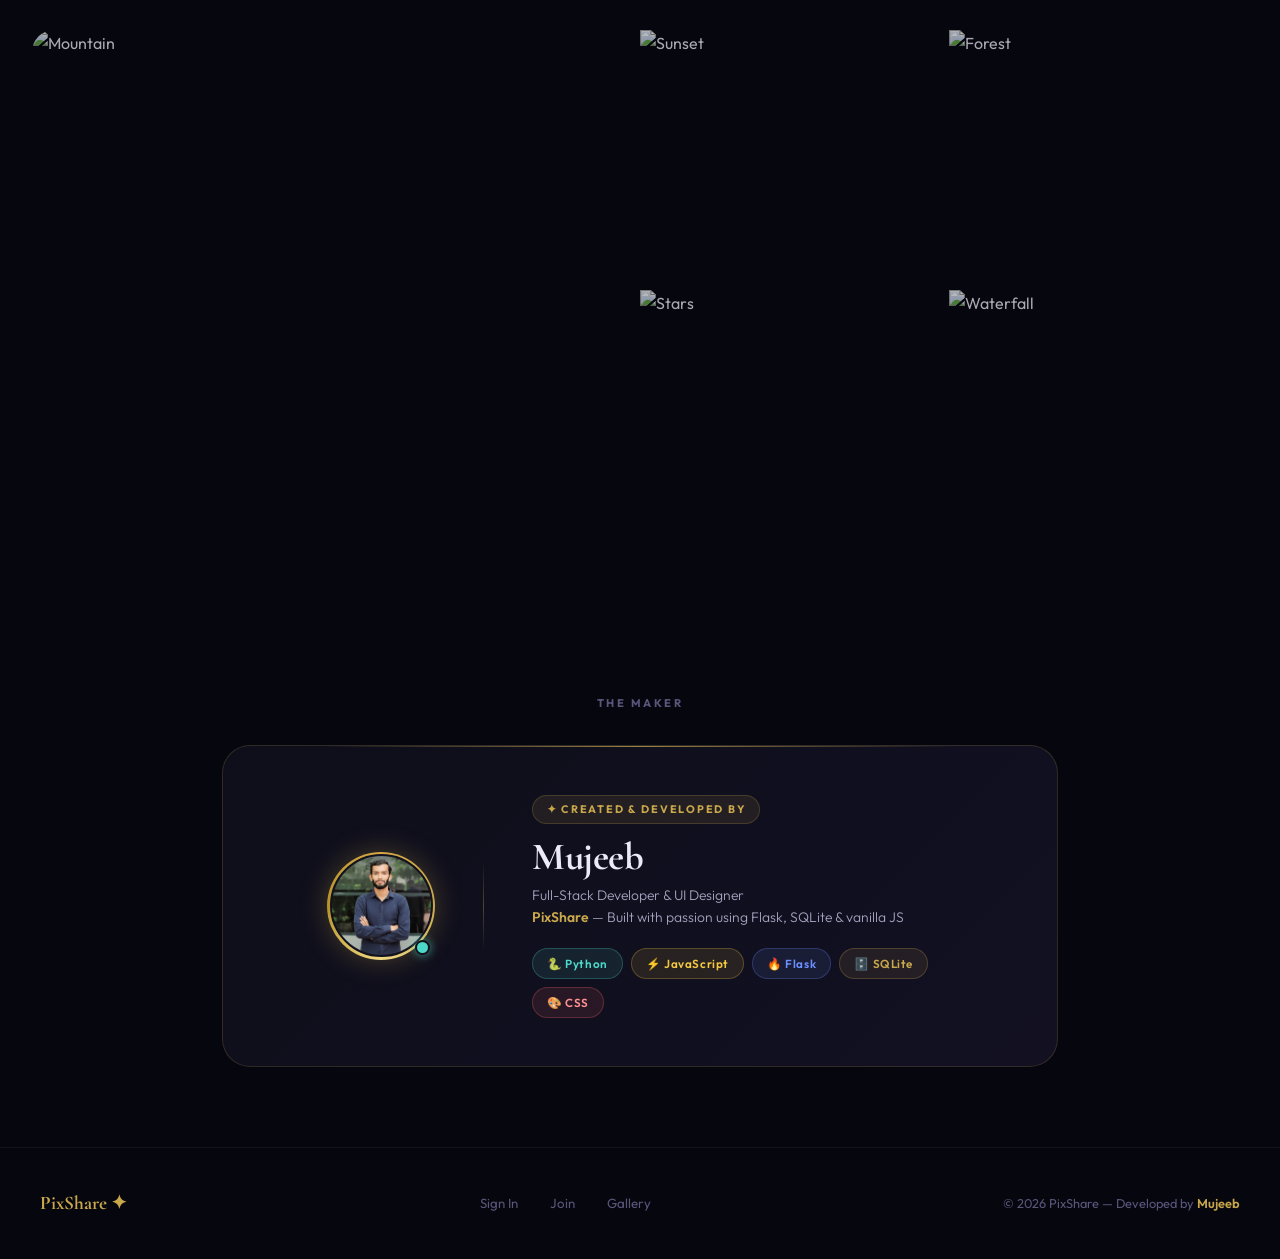
==== commit 6bf16d6c: "updated project files" ====
--- a/frontend/index.html
+++ b/frontend/index.html
@@ -335,8 +335,8 @@
     <span class="nav-logo-text">PixShare</span>
   </a>
   <div class="nav-actions">
-    <a href="login.html" class="btn-outline-nav">Sign In</a>
-    <a href="login.html?tab=signup" class="btn-gold-nav">Get Started →</a>
+    <a href="Login.html?tab=login&lock=1" class="btn-outline-nav">Sign In</a>
+    <a href="Login.html?tab=signup&lock=1" class="btn-gold-nav">Create Account</a>
   </div>
 </nav>
 
@@ -347,8 +347,8 @@
     <h1 class="hero-title">The home<br>for <span class="accent">visual</span><br>storytellers</h1>
     <p class="hero-desc">A curated sanctuary for creators and curious explorers. Share extraordinary photography, discover hidden gems, and connect through images that move you.</p>
     <div class="hero-cta">
-      <a href="login.html?tab=signup" class="btn-hero-primary">Start Exploring →</a>
-      <a href="login.html" class="btn-hero-ghost">Sign In</a>
+      <a href="Login.html?tab=login&lock=1" class="btn-hero-ghost">Sign In</a>
+      <a href="Login.html?tab=signup&lock=1" class="btn-hero-primary">Create Account</a>
     </div>
     <div class="hero-stats">
       <div><div class="stat-num">12K+</div><div class="stat-lbl">Photos Shared</div></div>
@@ -457,40 +457,22 @@
   </div>
 </section>
 
-<!-- ══ CTA ══ -->
-<section style="text-align:center; padding:40px 20px;">
-  
-  <h2 style="font-size:24px; margin-bottom:10px;">
-    Ready to explore the world?
-  </h2>
-
-  <p style="font-size:14px; margin-bottom:20px;">
-    Join thousands discovering amazing photography.
-  </p>
-
-  <div>
-    <a href="login.html?tab=signup" class="btn-hero-primary">Create Account</a>
-    <a href="login.html" class="btn-hero-ghost">Sign In</a>
-  </div>
-
-</section>
-
-
 <!-- ══ FOOTER ══ -->
 <footer class="site-footer">
   <span class="footer-brand">PixShare ✦</span>
   <div class="footer-links">
-    <a href="login.html">Sign In</a>
-    <a href="login.html?tab=signup">Join</a>
-    <a href="gallery.html">Gallery</a>
+    <a href="Login.html?tab=login&lock=1">Sign In</a>
+    <a href="Login.html?tab=signup&lock=1">Join</a>
+    <a href="Gallery.html">Gallery</a>
   </div>
   <span class="footer-copy">© 2026 PixShare — Developed by <span style="color:#c9a84c;font-weight:600;">Mujeeb</span></span>
 </footer>
 
-<script src="auth.js"></script>
+<script src="config.js"></script>
+<script src="Auth.js"></script>
 <script>
   if (typeof Auth !== 'undefined' && Auth.loggedIn())
-    location.href = Auth.role() === 'creator' ? 'creator.html' : 'gallery.html';
+    location.href = Auth.role() === 'creator' ? 'Creator.html' : 'Gallery.html';
 </script>
 </body>
 </html>
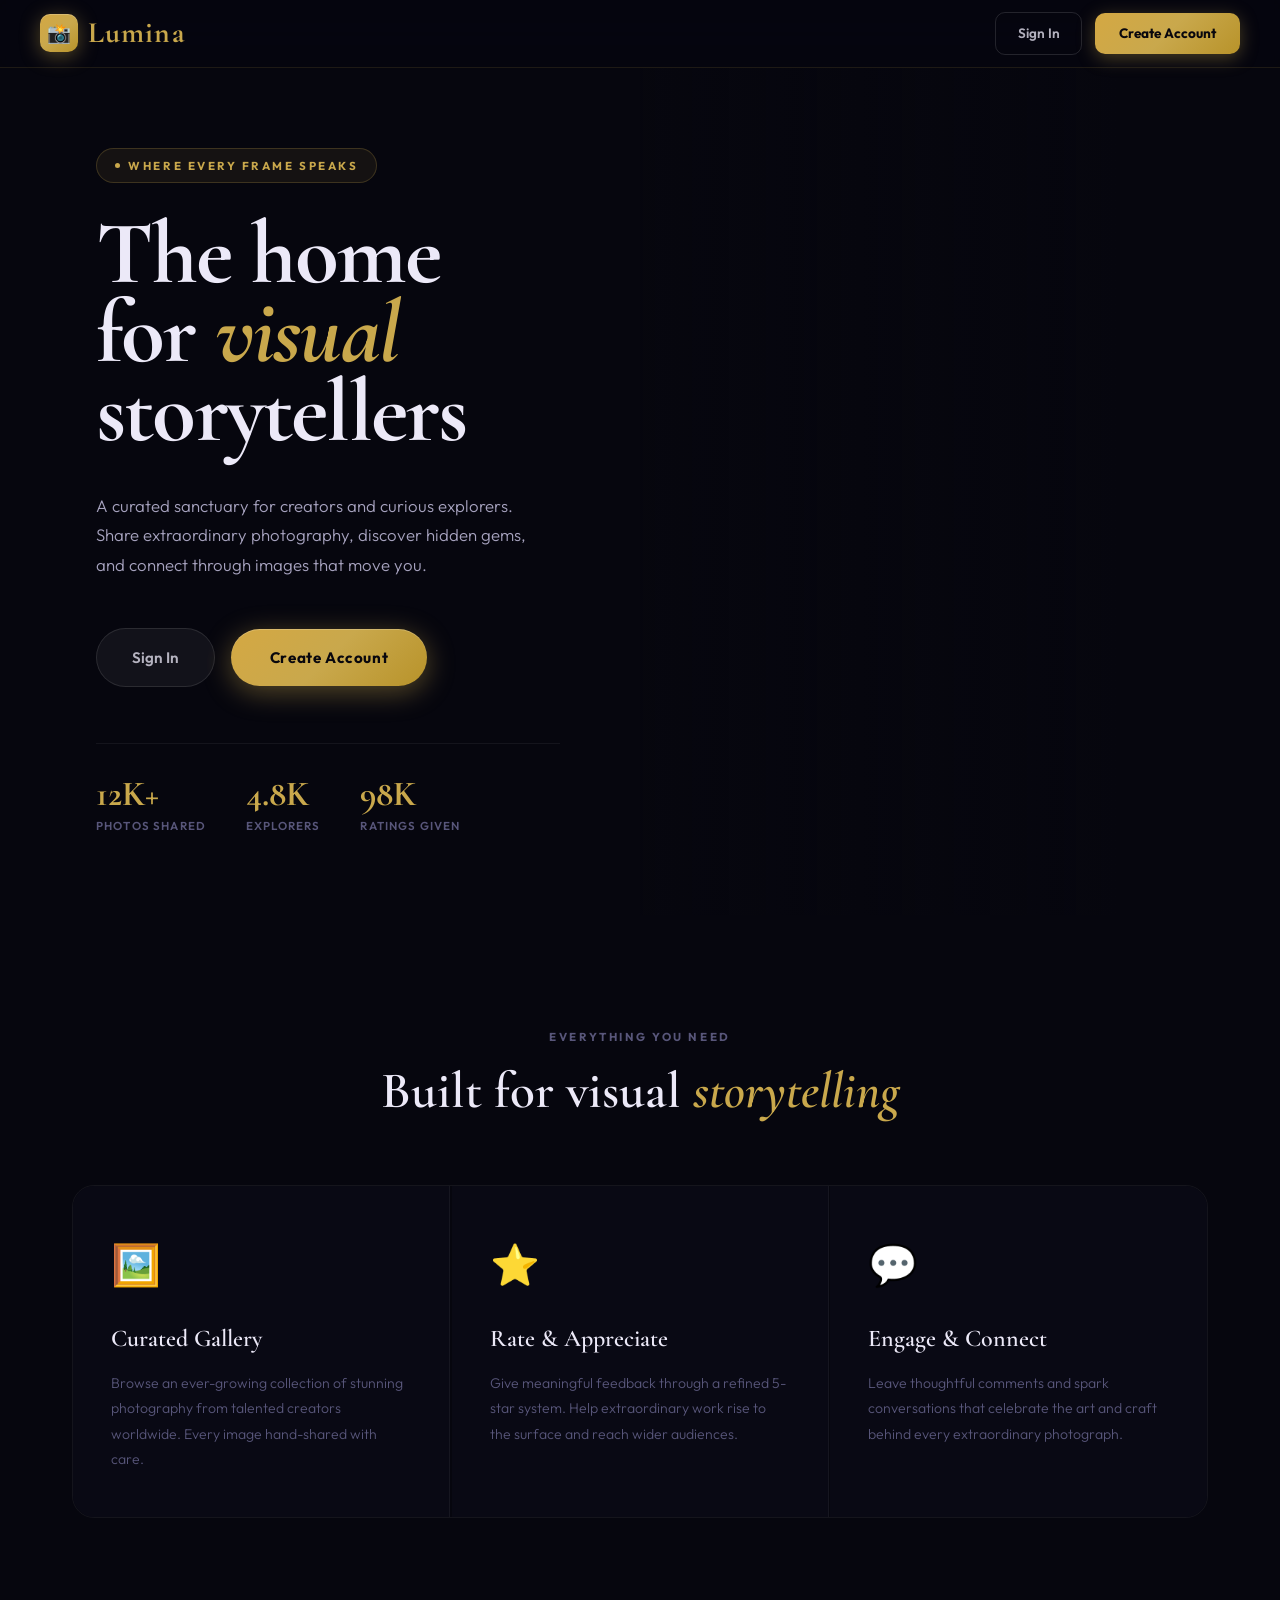
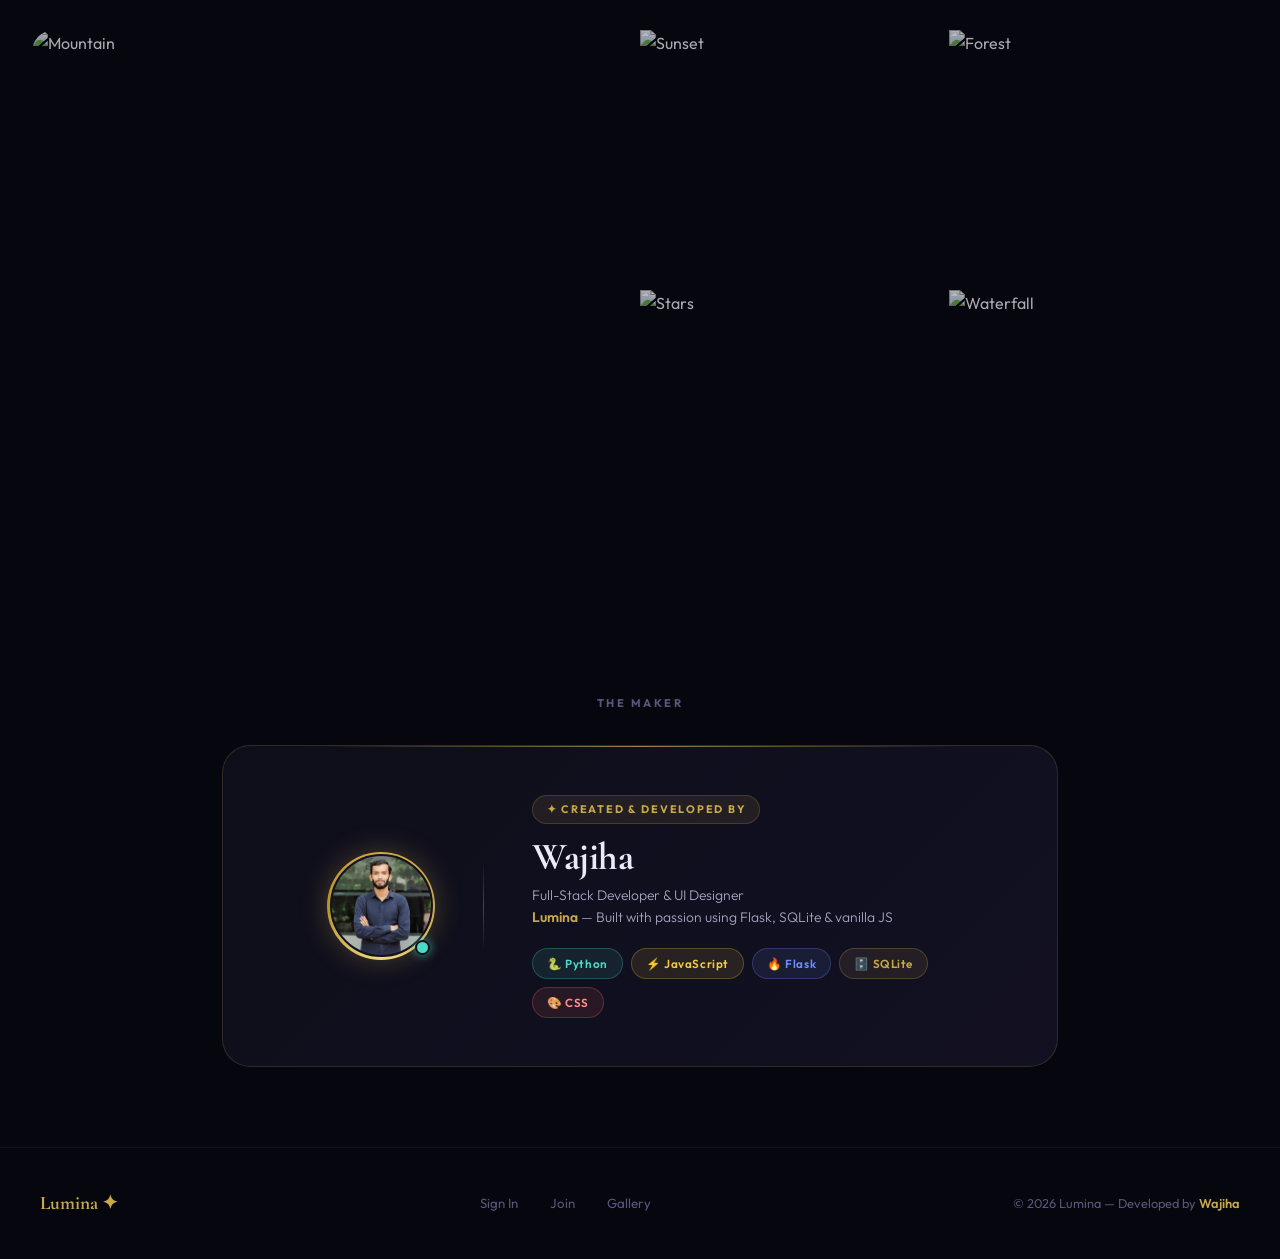
==== commit ed964e01: "rebrand: rename PixShare to Lumina across all files Updated all references in frontend HTML pages, C" ====
--- a/frontend/index.html
+++ b/frontend/index.html
@@ -3,7 +3,7 @@
 <head>
   <meta charset="UTF-8"/>
   <meta name="viewport" content="width=device-width, initial-scale=1.0"/>
-  <title>PixShare — Where Every Frame Speaks</title>
+  <title>Lumina — Where Every Frame Speaks</title>
   <link rel="preconnect" href="https://fonts.googleapis.com">
   <link href="https://fonts.googleapis.com/css2?family=Cormorant+Garamond:ital,wght@0,300;0,400;0,600;0,700;1,300;1,400;1,600&family=Outfit:wght@300;400;500;600;700;800&display=swap" rel="stylesheet">
   <link rel="stylesheet" href="style.css"/>
@@ -332,7 +332,7 @@
 <nav class="site-nav">
   <a href="index.html" class="nav-brand">
     <div class="nav-gem">📸</div>
-    <span class="nav-logo-text">PixShare</span>
+    <span class="nav-logo-text">Lumina</span>
   </a>
   <div class="nav-actions">
     <a href="Login.html?tab=login&lock=1" class="btn-outline-nav">Sign In</a>
@@ -427,8 +427,8 @@
         <div class="dev-photo-inner">
           <img
             src="Mjb.jpg"
-            alt="Mujeeb"
-            onerror="this.style.display='none'; this.parentElement.style.background='linear-gradient(135deg,#c9a84c,#b8932a)'; this.parentElement.innerHTML='<span style=font-family:Cormorant,serif;font-size:2.2rem;font-weight:700;color:#09070d;display:flex;align-items:center;justify-content:center;height:100%;>M</span>'"
+            alt="Wajiha"
+            onerror="this.style.display='none'; this.parentElement.style.background='linear-gradient(135deg,#c9a84c,#b8932a)'; this.parentElement.innerHTML='<span style=font-family:Cormorant,serif;font-size:2.2rem;font-weight:700;color:#09070d;display:flex;align-items:center;justify-content:center;height:100%;>W</span>'"
           />
         </div>
       </div>
@@ -440,10 +440,10 @@
     <!-- Info -->
     <div class="dev-info">
       <div class="dev-eyebrow">✦ Created &amp; Developed by</div>
-      <div class="dev-name">Mujeeb</div>
+      <div class="dev-name">Wajiha</div>
       <div class="dev-title">
         Full-Stack Developer &amp; UI Designer<br>
-        <strong>PixShare</strong> — Built with passion using Flask, SQLite &amp; vanilla JS
+        <strong>Lumina</strong> — Built with passion using Flask, SQLite &amp; vanilla JS
       </div>
       <div class="dev-tech">
         <span class="tech-chip tc-py">🐍 Python</span>
@@ -459,13 +459,13 @@
 
 <!-- ══ FOOTER ══ -->
 <footer class="site-footer">
-  <span class="footer-brand">PixShare ✦</span>
+  <span class="footer-brand">Lumina ✦</span>
   <div class="footer-links">
     <a href="Login.html?tab=login&lock=1">Sign In</a>
     <a href="Login.html?tab=signup&lock=1">Join</a>
     <a href="Gallery.html">Gallery</a>
   </div>
-  <span class="footer-copy">© 2026 PixShare — Developed by <span style="color:#c9a84c;font-weight:600;">Mujeeb</span></span>
+  <span class="footer-copy">© 2026 Lumina — Developed by <span style="color:#c9a84c;font-weight:600;">Wajiha</span></span>
 </footer>
 
 <script src="config.js"></script>
--- a/frontend/style.css
+++ b/frontend/style.css
@@ -1,5 +1,5 @@
 /* ═══════════════════════════════════════════════════
-   PixShare — Global Design System v4
+   Lumina — Global Design System v4
    Aesthetic: Cinematic Dark Luxury Editorial
    ═══════════════════════════════════════════════════ */
 
